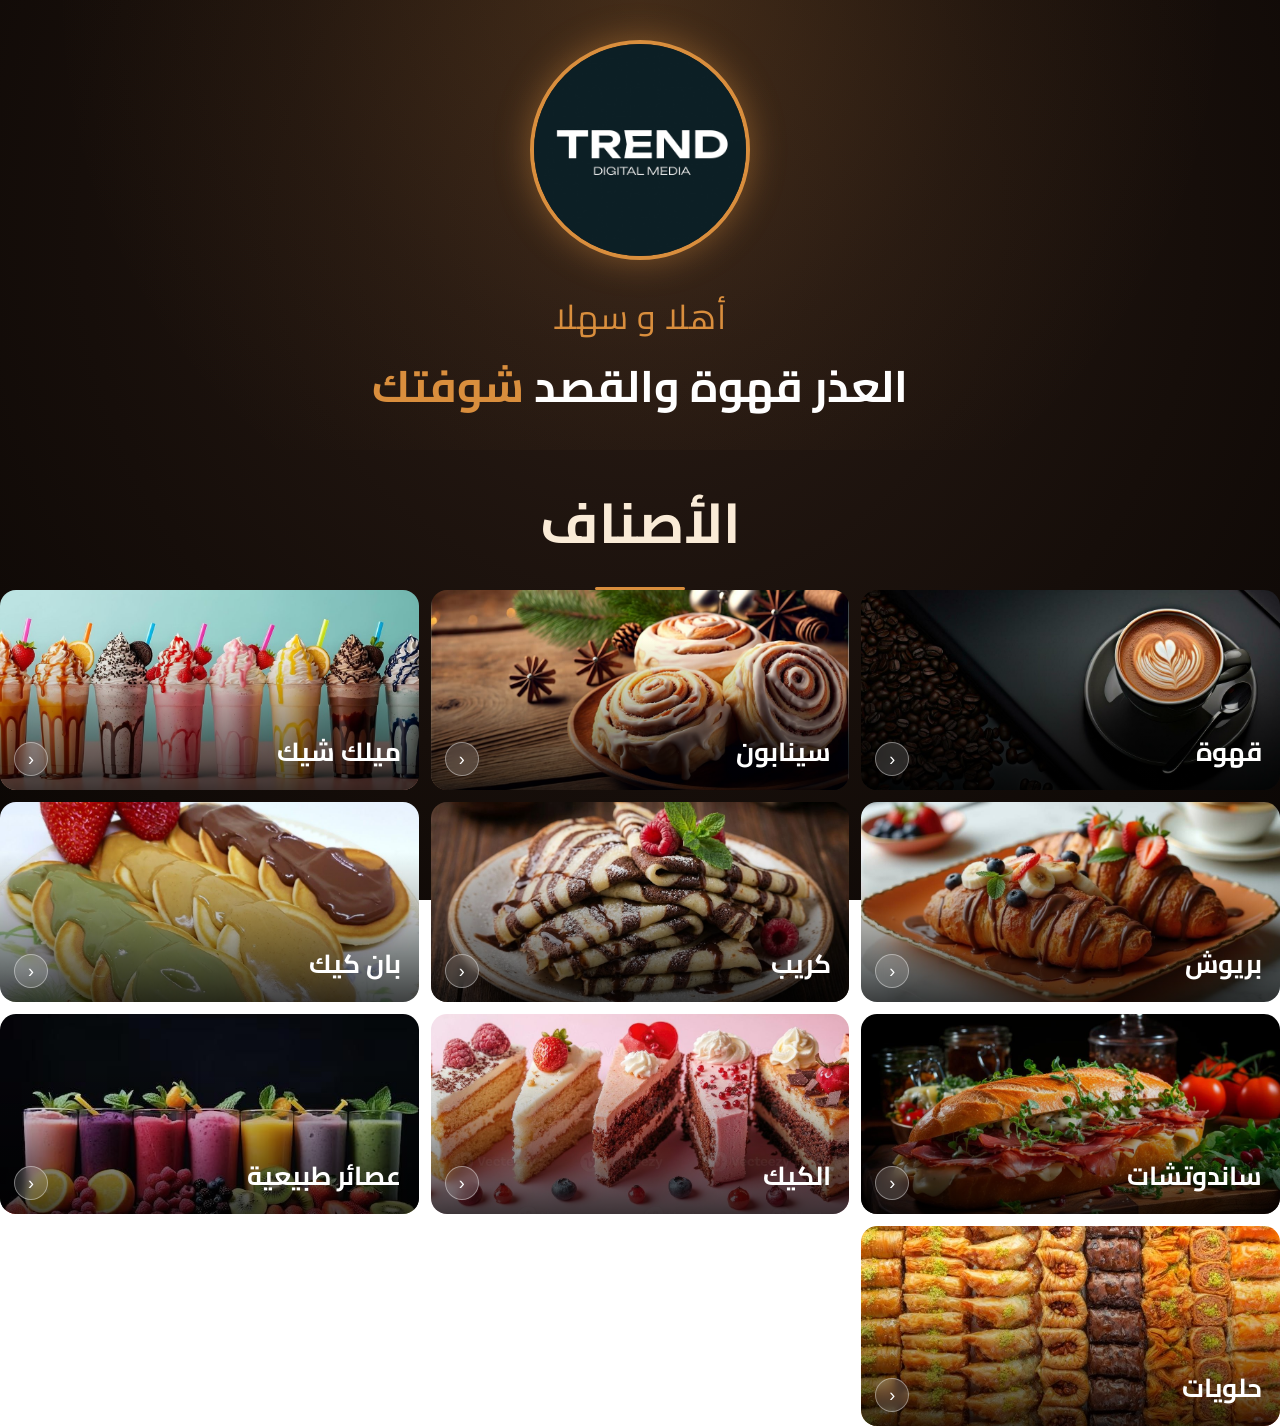
==== index.html @ 7275a815 "first push" ====
<!DOCTYPE html>
<html lang="ar">
<head>
    <meta charset="UTF-8">
    <meta name="viewport" content="width=device-width, initial-scale=1.0">
    <title>Cafe Cinnabon - القائمة</title>
    <link rel="stylesheet" href="css/style.css">
</head>
<body dir="rtl">
    <div class="hero">
        <div id="logo-div">
            <img src="assets/logo.JPG" alt="logo" id="logo">
        </div>
        <div class="welcome-text">
            <p>أهلا و سهلا</p>
            <h1>العذر قهوة والقصد <span>شوفتك</span></h1>
        </div>
    </div>
    <!-- Categories DIV -->
    <div class="section-heading">
        <h1>الأصناف</h1>
    </div>
    <div class="categories">
        
        <div class="category-item">
            <a href="pages/coffee.html">
                <img src="assets/CategoriesPictures/coffee.jpg" alt="قهوة" id="c-img">
                <button class="arrow-btn">‹</button>
                <span class="category-name">قهوة</span>
            </a>
        </div>
        <div class="category-item">
            <a href="pages/cinnamonRolls.html">
                <img src="assets/CategoriesPictures/cinamonRolls.jpg" alt="سينابون">
                <button class="arrow-btn">‹</button>
                <span class="category-name">سينابون</span>
            </a>
        </div>
        <div class="category-item">
            <a href="pages/milkShake.html">
                <img src="assets/CategoriesPictures/milkshake.jpg" alt="ميلك شيك">
                <button class="arrow-btn">‹</button>
                <span class="category-name">ميلك شيك</span>
            </a>
        </div>
        <div class="category-item">
            <a href="pages/croissant.html">
                <img src="assets/CategoriesPictures/croissant.jpg" alt="بريوش">
                <button class="arrow-btn">‹</button>
                <span class="category-name">بريوش</span>
            </a>
        </div>
        <div class="category-item">
            <a href="pages/crape.html">
                <img src="assets/CategoriesPictures/crape.jpg" alt="كريب">
                <button class="arrow-btn">‹</button>
                <span class="category-name">كريب</span>
            </a>
        </div>
        <div class="category-item">
            <a href="pages/panCake.html">
                <img src="assets/CategoriesPictures/panCakes.jpg" alt="بان كيك">
                <button class="arrow-btn">‹</button>
                <span class="category-name">بان كيك</span>
            </a>
        </div>
        <div class="category-item">
            <a href="pages/sandwiches.html">
                <img src="assets/CategoriesPictures/sandwich.jpg" alt="ساندوتشات">
                <button class="arrow-btn">‹</button>
                <span class="category-name">ساندوتشات</span>
            </a>
        </div>
        <div class="category-item">
            <a href="pages/cakes.html">
                <img src="assets/CategoriesPictures/cake.jpg" alt="الكيك">
                <button class="arrow-btn">‹</button>
                <span class="category-name">الكيك</span>
            </a>
        </div>
        <div class="category-item">
            <a href="pages/freshJuice.html">
                <img src="assets/CategoriesPictures/freshJuice.jpg" alt="عصائر طبيعية">
                <button class="arrow-btn">‹</button>
                <span class="category-name">عصائر طبيعية</span>
            </a>
        </div>
        <div class="category-item">
            <a href="pages/sweets.html">
                <img src="assets/CategoriesPictures/baklava.jpg" alt="حلويات">
                <button class="arrow-btn">‹</button>
                <span class="category-name">حلويات</span>
            </a>
        </div>
    </div>



</body>
</html>
---- css/style.css ----
/* ============================
   Fonts
============================ */
@import url('https://fonts.googleapis.com/css2?family=Cairo:wght@400;700;900&display=swap');

/* ============================
   Reset
============================ */
* {
    box-sizing: border-box;
    margin: 0;
    padding: 0;
}

/* ============================
   Base / Body
============================ */
body {
    width: 100%;
    direction: rtl;
    text-align: center;
    min-height: 100vh;
    background: radial-gradient(
        circle at 50% 25%,
        rgb(42, 28, 21) 0%,   /* Warm roasted coffee center */
        rgb(22, 14, 10) 60%,  /* Deep espresso */
        rgb(10, 6, 4) 100%    /* Near-black base */
    );
    background-attachment: fixed;
    font-family: 'Cairo', sans-serif;
    color: #f3e9d9;
}

/* ============================
   Hero (logo + welcome text)
============================ */
.hero {
    width: 100%;
    padding-bottom: 10px;
    background: radial-gradient(
        circle at 50% 0%,
        rgba(217, 142, 61, 0.18) 0%,
        rgba(217, 142, 61, 0.05) 45%,
        transparent 75%
    );
}

/* ============================
   Logo
============================ */
#logo-div {
    display: flex;
    flex-direction: column;
    justify-content: center;
    align-items: center;
    width: 100%;
    padding-top: 40px;
    text-align: center;
}

#logo-div img {
    width: 220px;
    max-width: 55%;
    height: auto;
    display: block;
    margin: 0 auto;
    border-radius: 50%;
    border: 4px solid #d98e3d;
    box-shadow: 0 0 35px rgba(217, 142, 61, 0.45);
    background: #111;
}

/* ============================
   Welcome Text
============================ */
.welcome-text {
    text-align: center;
    padding: 0 20px;
}

.welcome-text p {
    padding-top: 25px;
    font-size: 34px;
    letter-spacing: 1px;
    color: #d98e3d;
}

.welcome-text h1 {
    padding: 10px 0 25px;
    font-size: 44px;
    color: white;
    line-height: 1.3;
}

.welcome-text h1 span {
    color: #d98e3d;
}

/* ============================
   Section Titles (e.g. "الأصناف")
============================ */
.section-heading {
    text-align: center;
    padding-top: 10px;
}

.section-heading h1 {
    display: inline-block;
    position: relative;
    padding: 10px 10px 15px;
    font-size: 56px;
    color: antiquewhite;
}

.section-heading h1::after {
    content: "";
    position: absolute;
    bottom: 0;
    left: 50%;
    transform: translateX(-50%);
    width: 90px;
    height: 3px;
    background: #d98e3d;
    border-radius: 2px;
}

/* ============================
   Categories Grid
============================ */
.categories {
    display: grid;
    grid-template-columns: repeat(3, 1fr); /* Desktop: 3 columns */
    gap: 12px;
    text-align: center;
}

@media (max-width: 900px) {
    .categories {
        grid-template-columns: repeat(2, 1fr); /* Tablet: 2 columns */
    }

    #logo-div img {
        width: 170px;
    }

    .welcome-text p {
        font-size: 26px;
    }

    .welcome-text h1 {
        font-size: 34px;
    }

    .section-heading h1 {
        font-size: 42px;
    }
}

@media (max-width: 600px) {
    .categories {
        grid-template-columns: repeat(1, 1fr); /* Mobile: 1 column */
    }

    #logo-div {
        padding-top: 25px;
    }

    #logo-div img {
        width: 130px;
    }

    .welcome-text p {
        font-size: 20px;
        padding-top: 15px;
    }

    .welcome-text h1 {
        font-size: 26px;
        padding: 8px 0 18px;
    }

    .section-heading h1 {
        font-size: 30px;
    }
}

/* ============================
   Category Card
============================ */
.category-item {
    position: relative;
    width: 100%;
}

/* The link wraps the image, overlay, name and arrow */
.category-item a {
    position: relative;
    display: block;
    border-radius: 16px;
    overflow: hidden;
    text-decoration: none;
}

/* Image fills the card, cropped to a consistent ratio */
.category-item img {
    width: 100%;
    height: 200px;
    aspect-ratio: 4 / 3;
    object-fit: cover;
    display: block;
}

/* Dark gradient overlay so text/button stay readable over any image */
.category-item a::after {
    content: "";
    position: absolute;
    inset: 0;
    background: linear-gradient(
        to top,
        rgba(0, 0, 0, 0.75) 0%,
        rgba(0, 0, 0, 0.2) 50%,
        transparent 75%
    );
}

/* Category name overlaid bottom-right */
.category-name {
    position: absolute;
    z-index: 2;
    bottom: 14px;
    right: 18px;
    left: 55px; /* leaves room for the arrow button */
    margin: 0;
    font-size: 26px;
    font-weight: 700;
    color: #fff;
    text-align: right;
}

/* Arrow button overlaid bottom-left */
.arrow-btn {
    position: absolute;
    z-index: 2;
    bottom: 14px;
    left: 14px;
    width: 34px;
    height: 34px;
    display: flex;
    align-items: center;
    justify-content: center;
    border: 1px solid rgba(255, 255, 255, 0.4);
    border-radius: 50%;
    background: rgba(255, 255, 255, 0.15);
    backdrop-filter: blur(4px);
    color: #fff;
    font-size: 18px;
    cursor: pointer;
}
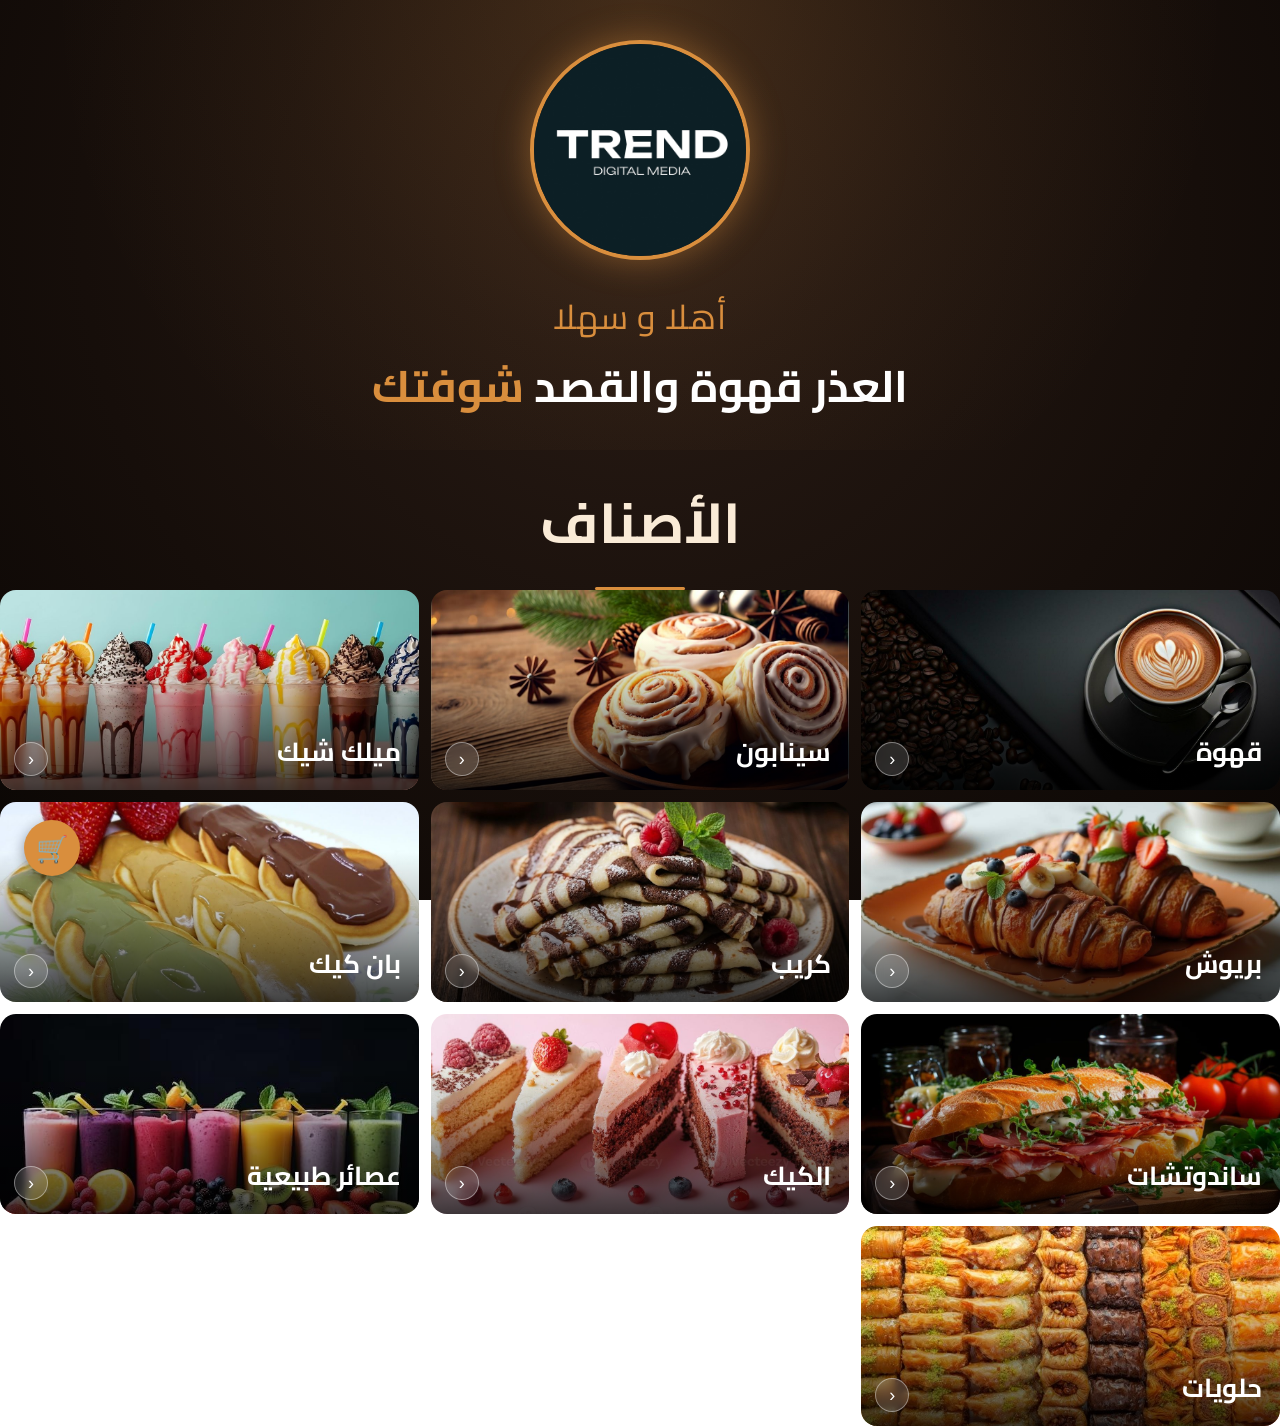
==== commit 7258c15b: "added cart feature and made the orderget sent to WhatsApp" ====
--- a/index.html
+++ b/index.html
@@ -5,6 +5,7 @@
     <meta name="viewport" content="width=device-width, initial-scale=1.0">
     <title>Cafe Cinnabon - القائمة</title>
     <link rel="stylesheet" href="css/style.css">
+    <link rel="stylesheet" href="css/cart.css">
 </head>
 <body dir="rtl">
     <div class="hero">
@@ -96,5 +97,6 @@
 
 
 
+<script src="js/cart.js"></script>
 </body>
 </html>
--- a/css/cart.css
+++ b/css/cart.css
@@ -0,0 +1,228 @@
+/* ============================
+   Cart System — shared styles
+   Link this on every page alongside cart.js
+============================ */
+
+/* Floating cart button */
+#cart-fab {
+    position: fixed;
+    bottom: 24px;
+    left: 24px;
+    width: 56px;
+    height: 56px;
+    border-radius: 50%;
+    background: #d98e3d;
+    color: #0d0d0d;
+    display: flex;
+    align-items: center;
+    justify-content: center;
+    font-size: 26px;
+    cursor: pointer;
+    box-shadow: 0 4px 14px rgba(0, 0, 0, 0.4);
+    z-index: 999;
+}
+
+#cart-badge {
+    position: absolute;
+    top: -4px;
+    right: -4px;
+    min-width: 20px;
+    height: 20px;
+    padding: 0 5px;
+    border-radius: 10px;
+    background: #e53935;
+    color: #fff;
+    font-size: 12px;
+    font-weight: 700;
+    display: none;
+    align-items: center;
+    justify-content: center;
+}
+
+/* Overlay */
+#cart-overlay {
+    position: fixed;
+    inset: 0;
+    background: rgba(0, 0, 0, 0.6);
+    display: none;
+    align-items: flex-end;
+    justify-content: center;
+    z-index: 1000;
+}
+
+#cart-overlay.open {
+    display: flex;
+}
+
+/* Modal */
+#cart-modal {
+    width: 100%;
+    max-width: 480px;
+    max-height: 80vh;
+    background: #1a1a1a;
+    border-radius: 20px 20px 0 0;
+    display: flex;
+    flex-direction: column;
+    overflow: hidden;
+    direction: rtl;
+    font-family: 'Segoe UI', Tahoma, Arial, sans-serif;
+    color: #fff;
+}
+
+@media (min-width: 600px) {
+    #cart-overlay {
+        align-items: center;
+    }
+    #cart-modal {
+        border-radius: 20px;
+        max-height: 70vh;
+    }
+}
+
+.cart-modal-header {
+    display: flex;
+    align-items: center;
+    justify-content: space-between;
+    padding: 18px 20px;
+    border-bottom: 1px solid #333;
+}
+
+.cart-modal-header h2 {
+    font-size: 20px;
+}
+
+#cart-close-btn {
+    background: none;
+    border: none;
+    color: #fff;
+    font-size: 26px;
+    cursor: pointer;
+    line-height: 1;
+}
+
+#cart-items-list {
+    flex: 1;
+    overflow-y: auto;
+    padding: 10px 20px;
+}
+
+.cart-empty-msg {
+    text-align: center;
+    color: #999;
+    padding: 30px 0;
+}
+
+.cart-row {
+    display: flex;
+    align-items: center;
+    justify-content: space-between;
+    padding: 14px 0;
+    border-bottom: 1px solid #2a2a2a;
+    gap: 12px;
+    flex-wrap: wrap;
+}
+
+.cart-row-info {
+    display: flex;
+    flex-direction: column;
+    gap: 4px;
+}
+
+.cart-row-name {
+    font-weight: 600;
+    font-size: 15px;
+}
+
+.cart-row-price {
+    color: #d98e3d;
+    font-size: 14px;
+}
+
+.cart-row-controls {
+    display: flex;
+    align-items: center;
+    gap: 8px;
+}
+
+.qty-btn {
+    width: 28px;
+    height: 28px;
+    border-radius: 50%;
+    border: 1px solid #444;
+    background: transparent;
+    color: #fff;
+    font-size: 16px;
+    cursor: pointer;
+    display: flex;
+    align-items: center;
+    justify-content: center;
+}
+
+.qty-btn:hover {
+    background: rgba(217, 142, 61, 0.15);
+    border-color: #d98e3d;
+}
+
+.qty-value {
+    min-width: 20px;
+    text-align: center;
+    font-size: 14px;
+}
+
+.remove-btn {
+    background: none;
+    border: none;
+    color: #e53935;
+    font-size: 13px;
+    cursor: pointer;
+    margin-right: 6px;
+}
+
+#cart-modal-footer {
+    padding: 16px 20px 20px;
+    border-top: 1px solid #333;
+}
+
+#cart-total-row {
+    display: flex;
+    justify-content: space-between;
+    font-size: 17px;
+    font-weight: 700;
+    margin-bottom: 14px;
+}
+
+#cart-total-value {
+    color: #d98e3d;
+}
+
+#cart-send-btn {
+    width: 100%;
+    padding: 14px;
+    border: none;
+    border-radius: 10px;
+    background: #25D366; /* WhatsApp green */
+    color: #0d0d0d;
+    font-size: 16px;
+    font-weight: 700;
+    cursor: pointer;
+}
+
+#cart-send-btn:hover {
+    background: #1ebe5b;
+}
+
+/* "Add to cart" button on each menu item */
+.add-to-cart {
+    margin-top: 10px;
+    padding: 8px 16px;
+    border: 1px solid #d98e3d;
+    border-radius: 8px;
+    background: transparent;
+    color: #d98e3d;
+    font-size: 14px;
+    cursor: pointer;
+}
+
+.add-to-cart:hover {
+    background: rgba(217, 142, 61, 0.15);
+}
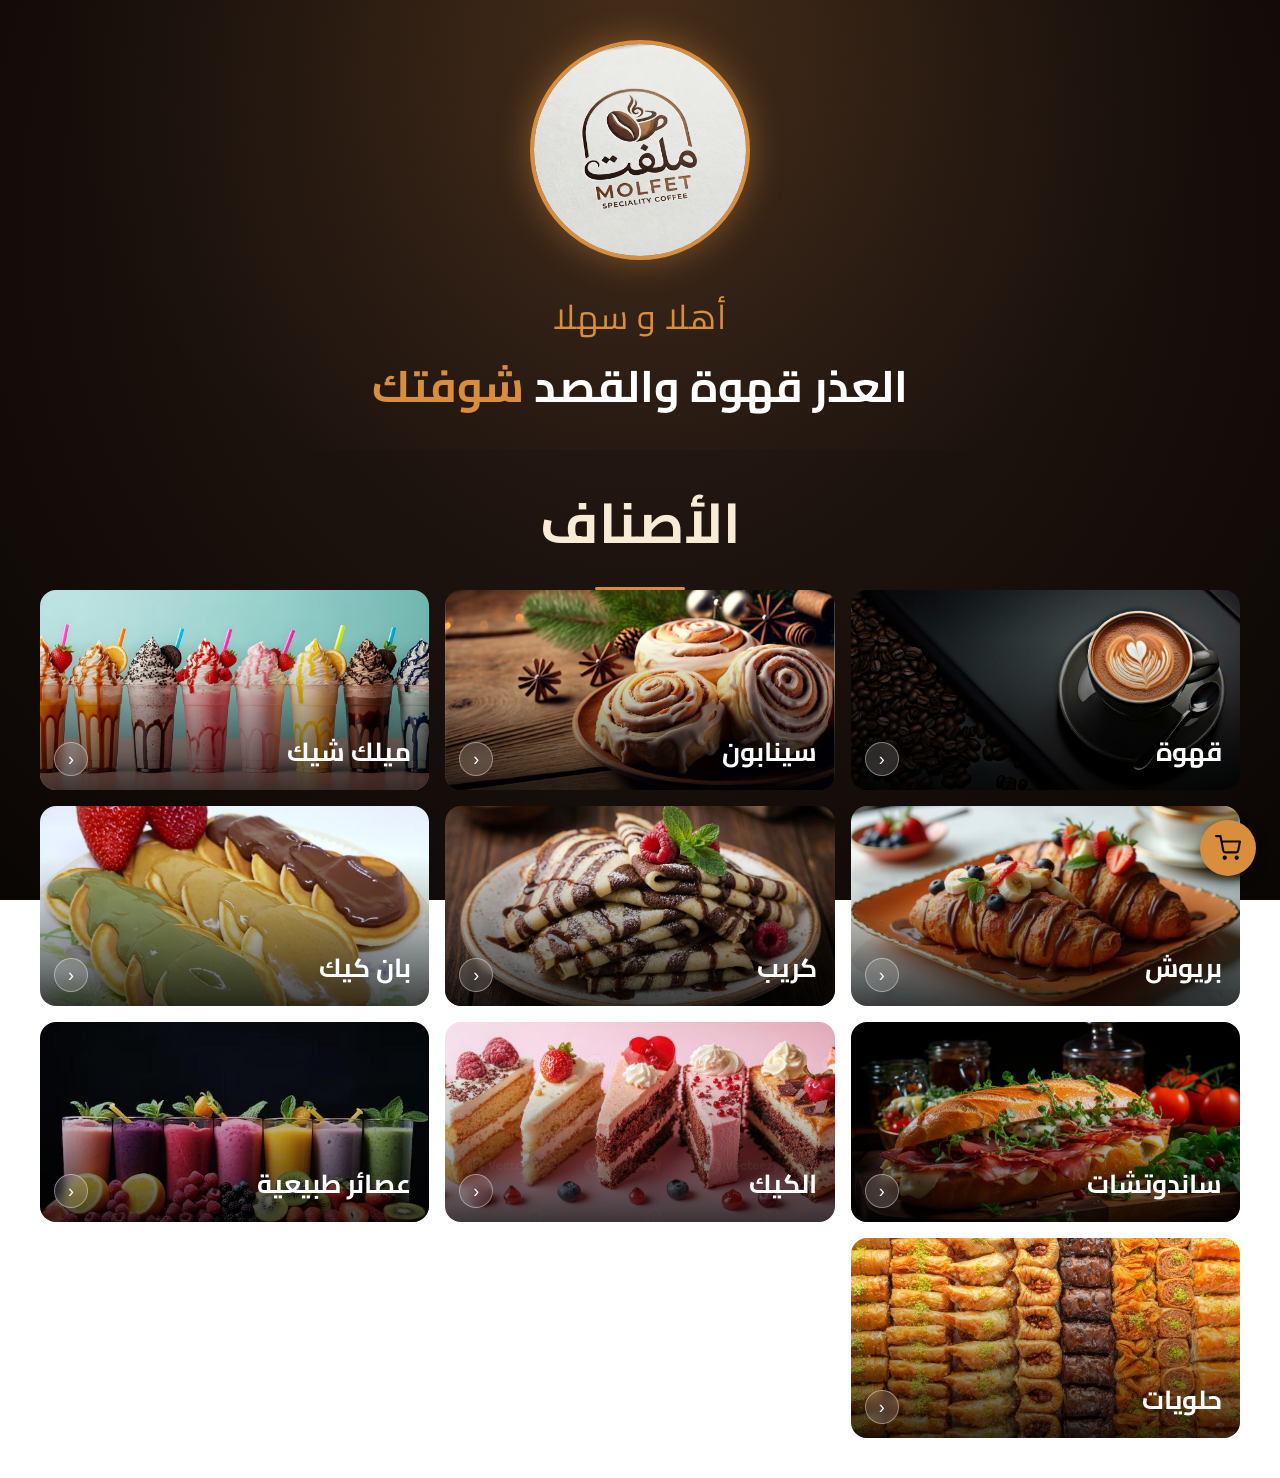
==== commit 93c04097: "added new confirmation window for deleting the order in cart , add widow appears when adding item to" ====
--- a/index.html
+++ b/index.html
@@ -10,7 +10,7 @@
 <body dir="rtl">
     <div class="hero">
         <div id="logo-div">
-            <img src="assets/logo.JPG" alt="logo" id="logo">
+            <img src="assets/logo.webp" alt="logo" id="logo">
         </div>
         <div class="welcome-text">
             <p>أهلا و سهلا</p>
--- a/css/style.css
+++ b/css/style.css
@@ -61,9 +61,11 @@
 #logo-div img {
     width: 220px;
     max-width: 55%;
+    aspect-ratio: 1 / 1;   /* يفرض إن العرض = الارتفاع دايمًا */
     height: auto;
     display: block;
     margin: 0 auto;
+    object-fit: cover;     /* يقص الصورة عشان تملأ المربع بدون تشويه */
     border-radius: 50%;
     border: 4px solid #d98e3d;
     box-shadow: 0 0 35px rgba(217, 142, 61, 0.45);
@@ -130,13 +132,15 @@
 .categories {
     display: grid;
     grid-template-columns: repeat(3, 1fr); /* Desktop: 3 columns */
-    gap: 12px;
+    gap: 16px;
+    padding: 0 40px 40px;   /* مسافة على الجنبين وتحت، على كل الشاشات */
     text-align: center;
 }
 
 @media (max-width: 900px) {
     .categories {
         grid-template-columns: repeat(2, 1fr); /* Tablet: 2 columns */
+        padding: 0 25px 30px;
     }
 
     #logo-div img {
@@ -159,6 +163,8 @@
 @media (max-width: 600px) {
     .categories {
         grid-template-columns: repeat(1, 1fr); /* Mobile: 1 column */
+        padding: 0 18px 24px;
+        gap: 18px;   /* مسافة أكبر بين الكروت لما يبقوا فوق بعض عمود واحد */
     }
 
     #logo-div {
--- a/css/cart.css
+++ b/css/cart.css
@@ -7,9 +7,12 @@
 #cart-fab {
     position: fixed;
     bottom: 24px;
-    left: 24px;
+    right: 24px;          /* was left:24px — moved so it doesn't sit on top of each card's own arrow-btn */
+    box-sizing: border-box;
     width: 56px;
     height: 56px;
+    aspect-ratio: 1 / 1;  /* forces a true circle even if width/height ever get overridden */
+    flex-shrink: 0;
     border-radius: 50%;
     background: #d98e3d;
     color: #0d0d0d;
@@ -17,6 +20,8 @@
     align-items: center;
     justify-content: center;
     font-size: 26px;
+    line-height: 1;
+    padding: 0;
     cursor: pointer;
     box-shadow: 0 4px 14px rgba(0, 0, 0, 0.4);
     z-index: 999;
@@ -211,6 +216,151 @@
     background: #1ebe5b;
 }
 
+/* ============================
+   Toast notification
+============================ */
+#toast-container {
+    position: fixed;
+    top: 24px;
+    left: 50%;
+    transform: translateX(-50%) translateY(-20px);
+    z-index: 1100;
+    display: flex;
+    align-items: center;
+    gap: 14px;
+    padding: 14px 22px;
+    max-width: 90%;
+    background: #14100d;
+    border: 1px solid rgba(217, 142, 61, 0.5);
+    border-radius: 16px;
+    box-shadow: 0 0 0 1px rgba(217, 142, 61, 0.15),
+                0 0 24px rgba(217, 142, 61, 0.35),
+                0 8px 24px rgba(0, 0, 0, 0.5);
+    opacity: 0;
+    pointer-events: none;
+    transition: opacity 0.25s ease, transform 0.25s ease;
+    direction: rtl;
+}
+
+#toast-container.show {
+    opacity: 1;
+    transform: translateX(-50%) translateY(0);
+}
+
+.toast-icon {
+    flex-shrink: 0;
+    width: 30px;
+    height: 30px;
+    border-radius: 50%;
+    background: rgba(217, 142, 61, 0.15);
+    color: #d98e3d;
+    display: flex;
+    align-items: center;
+    justify-content: center;
+}
+
+.toast-icon svg {
+    width: 16px;
+    height: 16px;
+}
+
+.toast-message {
+    color: #fff;
+    font-size: 14px;
+    font-weight: 600;
+    white-space: nowrap;
+}
+
+/* ============================
+   Custom confirm dialog (replaces browser's native confirm())
+============================ */
+#confirm-overlay {
+    position: fixed;
+    inset: 0;
+    background: rgba(0, 0, 0, 0.65);
+    display: none;
+    align-items: center;
+    justify-content: center;
+    z-index: 1200;
+}
+
+#confirm-overlay.open {
+    display: flex;
+}
+
+#confirm-box {
+    width: 90%;
+    max-width: 340px;
+    background: #1a1a1a;
+    border: 1px solid rgba(217, 142, 61, 0.4);
+    border-radius: 18px;
+    box-shadow: 0 0 24px rgba(217, 142, 61, 0.25),
+                0 8px 28px rgba(0, 0, 0, 0.5);
+    padding: 22px 20px;
+    direction: rtl;
+    text-align: center;
+}
+
+#confirm-message {
+    color: #fff;
+    font-size: 15px;
+    font-weight: 600;
+    line-height: 1.6;
+    margin-bottom: 20px;
+}
+
+#confirm-actions {
+    display: flex;
+    gap: 10px;
+}
+
+#confirm-actions button {
+    flex: 1;
+    padding: 11px;
+    border-radius: 10px;
+    font-size: 14px;
+    font-weight: 700;
+    cursor: pointer;
+}
+
+#confirm-yes-btn {
+    border: none;
+    background: #e53935;
+    color: #fff;
+}
+
+#confirm-yes-btn:hover {
+    background: #c62828;
+}
+
+#confirm-no-btn {
+    border: 1px solid #444;
+    background: transparent;
+    color: #ccc;
+}
+
+#confirm-no-btn:hover {
+    border-color: #777;
+    color: #fff;
+}
+
+#cart-clear-btn {
+    width: 100%;
+    margin-top: 10px;
+    padding: 12px;
+    border: 1px solid #e53935;
+    border-radius: 10px;
+    background: transparent;
+    color: #e53935;
+    font-size: 14px;
+    font-weight: 600;
+    cursor: pointer;
+}
+
+#cart-clear-btn:hover {
+    background: rgba(229, 57, 53, 0.1);
+}
+
 /* "Add to cart" button on each menu item */
 .add-to-cart {
     margin-top: 10px;
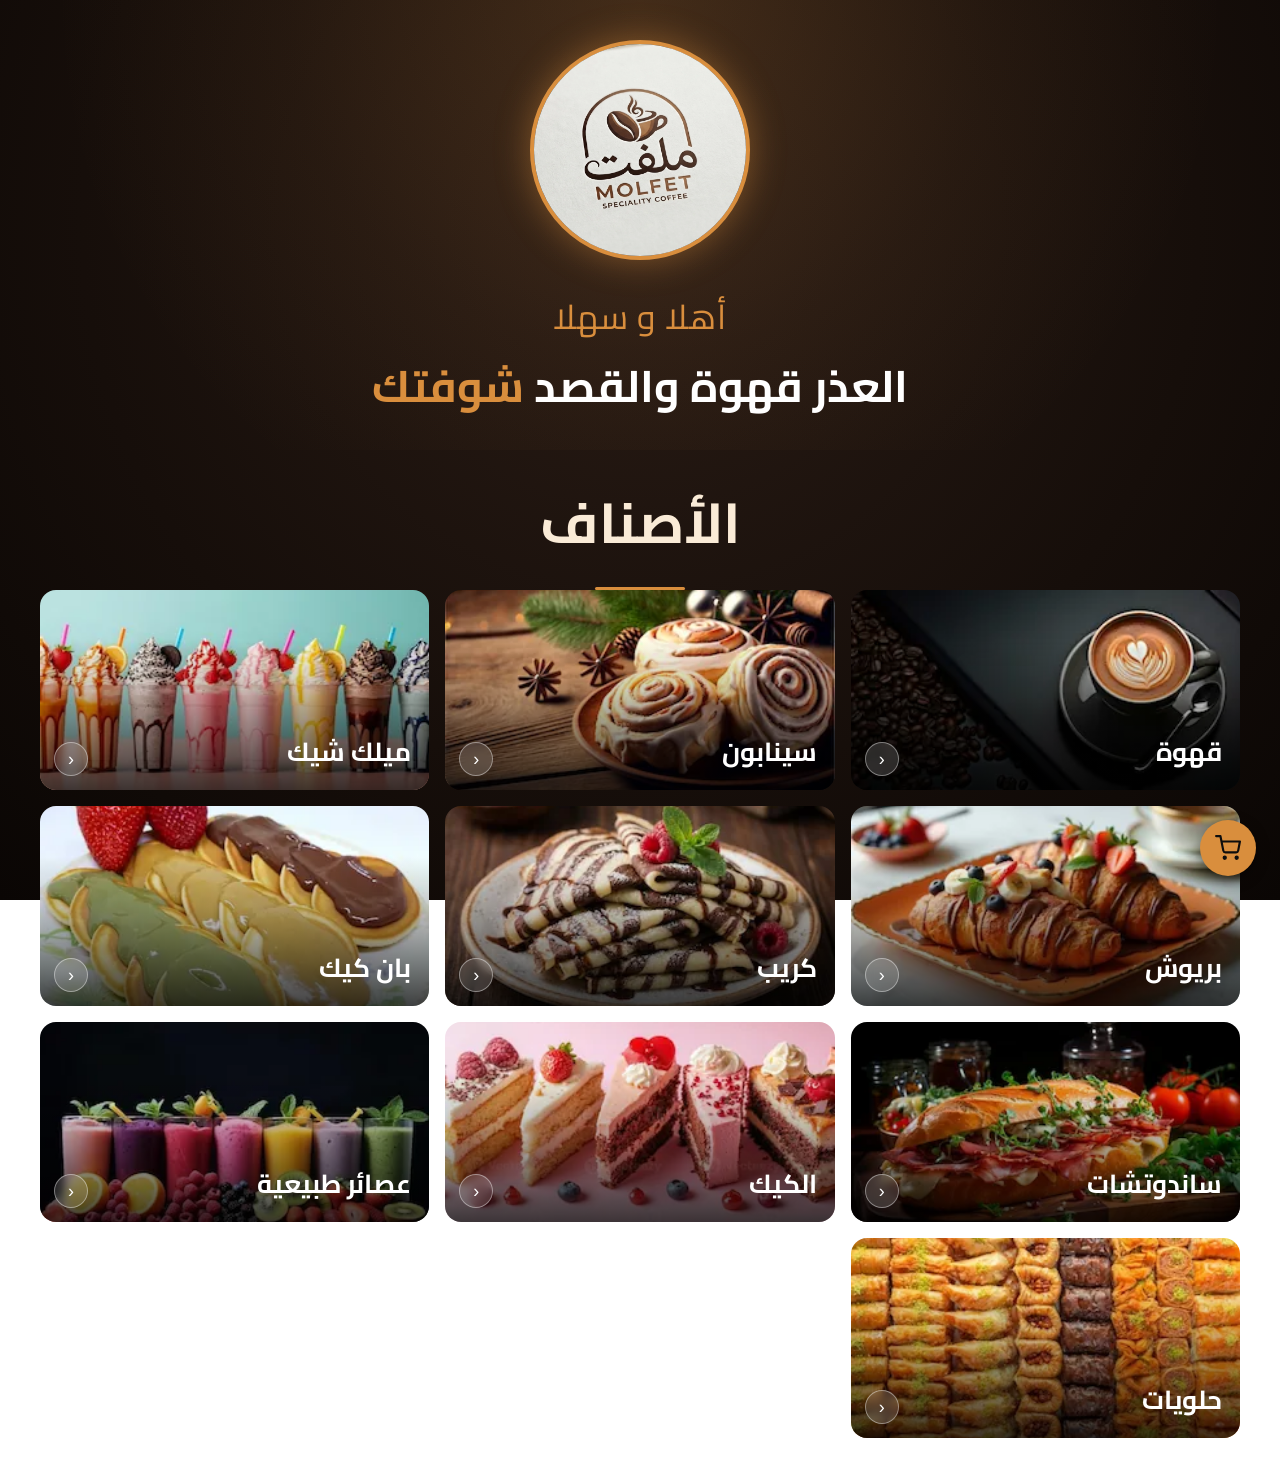
==== commit 821b4cba: "redused the size of the categories pictures" ====
--- a/index.html
+++ b/index.html
@@ -25,70 +25,70 @@
         
         <div class="category-item">
             <a href="pages/coffee.html">
-                <img src="assets/CategoriesPictures/coffee.jpg" alt="قهوة" id="c-img">
+                <img src="assets/CategoriesPictures/coffee.webp" alt="قهوة" id="c-img">
                 <button class="arrow-btn">‹</button>
                 <span class="category-name">قهوة</span>
             </a>
         </div>
         <div class="category-item">
             <a href="pages/cinnamonRolls.html">
-                <img src="assets/CategoriesPictures/cinamonRolls.jpg" alt="سينابون">
+                <img src="assets/CategoriesPictures/cinamonRolls.webp" alt="سينابون">
                 <button class="arrow-btn">‹</button>
                 <span class="category-name">سينابون</span>
             </a>
         </div>
         <div class="category-item">
             <a href="pages/milkShake.html">
-                <img src="assets/CategoriesPictures/milkshake.jpg" alt="ميلك شيك">
+                <img src="assets/CategoriesPictures/milkshake.webp" alt="ميلك شيك">
                 <button class="arrow-btn">‹</button>
                 <span class="category-name">ميلك شيك</span>
             </a>
         </div>
         <div class="category-item">
             <a href="pages/croissant.html">
-                <img src="assets/CategoriesPictures/croissant.jpg" alt="بريوش">
+                <img src="assets/CategoriesPictures/croissant.webp" alt="بريوش">
                 <button class="arrow-btn">‹</button>
                 <span class="category-name">بريوش</span>
             </a>
         </div>
         <div class="category-item">
             <a href="pages/crape.html">
-                <img src="assets/CategoriesPictures/crape.jpg" alt="كريب">
+                <img src="assets/CategoriesPictures/crape.webp" alt="كريب">
                 <button class="arrow-btn">‹</button>
                 <span class="category-name">كريب</span>
             </a>
         </div>
         <div class="category-item">
             <a href="pages/panCake.html">
-                <img src="assets/CategoriesPictures/panCakes.jpg" alt="بان كيك">
+                <img src="assets/CategoriesPictures/panCakes.webp" alt="بان كيك">
                 <button class="arrow-btn">‹</button>
                 <span class="category-name">بان كيك</span>
             </a>
         </div>
         <div class="category-item">
             <a href="pages/sandwiches.html">
-                <img src="assets/CategoriesPictures/sandwich.jpg" alt="ساندوتشات">
+                <img src="assets/CategoriesPictures/sandwich.webp" alt="ساندوتشات">
                 <button class="arrow-btn">‹</button>
                 <span class="category-name">ساندوتشات</span>
             </a>
         </div>
         <div class="category-item">
             <a href="pages/cakes.html">
-                <img src="assets/CategoriesPictures/cake.jpg" alt="الكيك">
+                <img src="assets/CategoriesPictures/cake.webp" alt="الكيك">
                 <button class="arrow-btn">‹</button>
                 <span class="category-name">الكيك</span>
             </a>
         </div>
         <div class="category-item">
             <a href="pages/freshJuice.html">
-                <img src="assets/CategoriesPictures/freshJuice.jpg" alt="عصائر طبيعية">
+                <img src="assets/CategoriesPictures/freshJuice.webp" alt="عصائر طبيعية">
                 <button class="arrow-btn">‹</button>
                 <span class="category-name">عصائر طبيعية</span>
             </a>
         </div>
         <div class="category-item">
             <a href="pages/sweets.html">
-                <img src="assets/CategoriesPictures/baklava.jpg" alt="حلويات">
+                <img src="assets/CategoriesPictures/baklava.webp" alt="حلويات">
                 <button class="arrow-btn">‹</button>
                 <span class="category-name">حلويات</span>
             </a>
